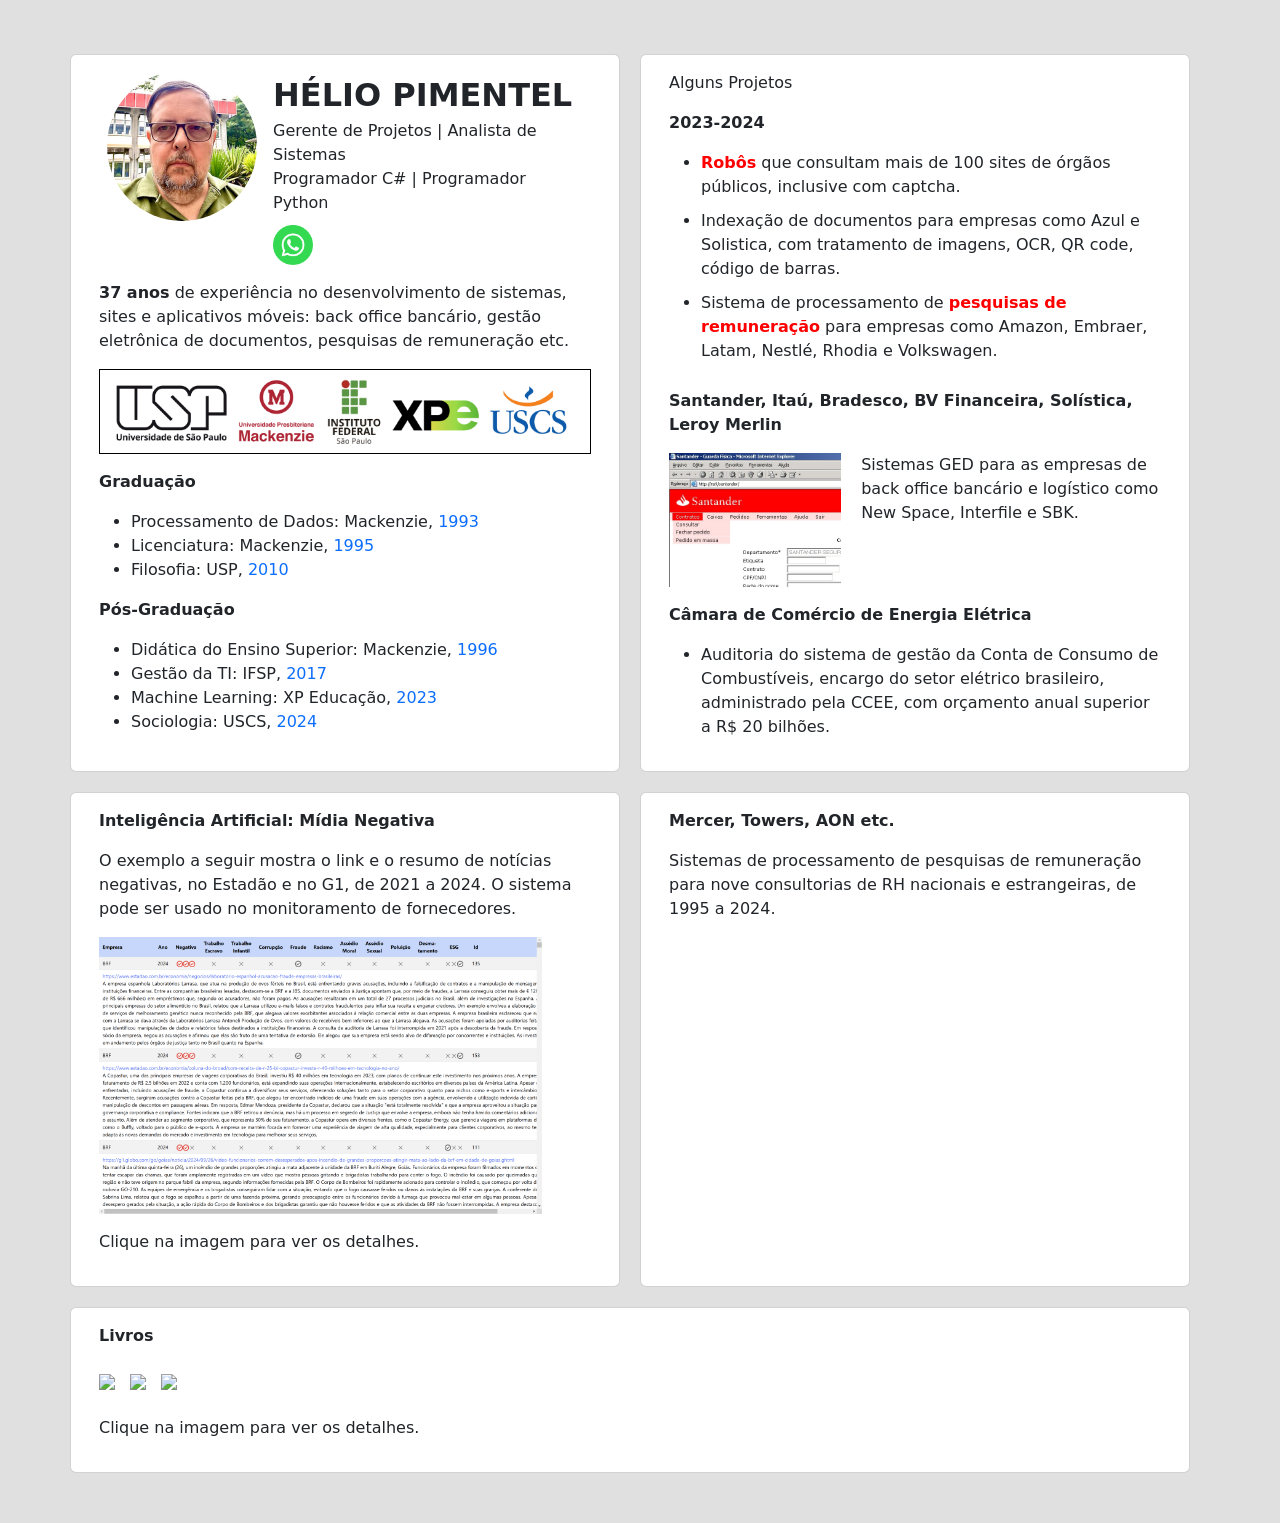
==== index.html @ fa10d83f "Add files via upload" ====
<!DOCTYPE html>
<html lang="pt-br">
<head>
    <meta charset="utf-8" />
    <meta name="viewport" content="width=device-width, initial-scale=1" />
    <title>Hélio Pimentel</title>
    <link rel="icon" href="hp.ico" />
    <link rel="stylesheet" href="https://cdnjs.cloudflare.com/ajax/libs/bootstrap/5.3.0/css/bootstrap.min.css" />
    <style>
        a { text-decoration: none; }
        .li li { padding-bottom: 10px; }
        .max { flex: 1 1 calc(50% - 20px); margin-right: 20px; margin-bottom: 20px; }
        @media (max-width: 768px) { .max { flex: 1 1 100%; } }
        .red { color: red; }
        .iframe-container { position: relative; width: 100%; padding-top: 60%; overflow: hidden; }
        .iframe-container iframe { position: absolute; top: 0; left: 0; width: 100%; height: 100%; }
        .livro { height: 200px; padding: 10px 10px 10px 0px; }
    </style>
</head>
<body style="background-color: #E0E0E0; padding: 30px; overflow-y: scroll;">

    <div class="container mt-4">
        <div class="row">
            <div class="card max">
                <div class="card-body">
                    <div class="d-flex justify-content-center">
                        <div class="d-flex">
                            <div class="mx-2">
                                <img src="hp.jpg" alt="Hélio Pimentel" class="rounded-circle" style="width: 150px;" />
                            </div>
                            <div class="mx-2 d-flex align-items-center">
                                <p>
                                    <big style="font-size: 32px;"><b>HÉLIO PIMENTEL</b></big><br />
                                    Gerente de Projetos | Analista de Sistemas<br />
                                    Programador C# | Programador Python<br />
                                    <a class="black" target="_blank" href="https://api.whatsapp.com/send?phone=5511967223580"><img src="whatsapp.png" style="width: 40px; margin-top: 10px;" /></a><br />
                                </p>
                            </div>
                        </div>
                    </div>
                    <p>
                        <b>37 anos</b> de experiência no desenvolvimento de sistemas, sites e aplicativos móveis:
                        back office bancário, gestão eletrônica de documentos, pesquisas de remuneração etc.
                    </p>
                    <p><img src="uspmackifsp.png" style="width: 100%; border: 1px solid black;" /></p>
                    <p><b>Graduação</b></p>
                    <ul>
                        <li>Processamento de Dados: Mackenzie, <a href="f1.jpg" target="_blank">1993</a></li>
                        <li>Licenciatura: Mackenzie, <a href="f2.jpg" target="_blank">1995</a></li>
                        <li>Filosofia: USP, <a href="f3.jpg" target="_blank">2010</a></li>
                    </ul>
                    <p><b>Pós-Graduação</b></p>
                    <ul>
                        <li>Didática do Ensino Superior: Mackenzie, <a href="f4.jpg" target="_blank">1996</a></li>
                        <li>Gestão da TI: IFSP, <a href="f5.jpg" target="_blank">2017</a></li>
                        <li>Machine Learning: XP Educação, <a href="f6.jpg" target="_blank">2023</a></li>
                        <li>Sociologia: USCS, <a href="f7.jpg" target="_blank">2024</a></li>
                    </ul>
                </div>
            </div>
            <div class="card max">
                <div class="card-body">
                    <p>Alguns Projetos</p>
                    <p>
                        <b>2023-2024</b><br />
                        <ul class="li">
                            <li><b class="red">Robôs</b> que consultam mais de 100 sites de órgãos públicos, inclusive com captcha.</li>
                            <li>Indexação de documentos para empresas como Azul e Solistica, com tratamento de imagens, OCR, QR code, código de barras.</li>
                            <li>Sistema de processamento de <b class="red">pesquisas de remuneração</b> para empresas como Amazon, Embraer, Latam, Nestlé, Rhodia e Volkswagen.</li>
                        </ul>
                    </p>
                    <p>
                        <b>Santander, Itaú, Bradesco, BV Financeira, Solística, Leroy Merlin</b><br />
                        <div style="display: flex; gap: 20px;">
                            <img src="santander.jpg" style="width: 35%;" />
                            Sistemas GED para as empresas de back office bancário e logístico como New Space, Interfile e SBK.
                        </div>
                    </p>
                    <p>
                        <b>Câmara de Comércio de Energia Elétrica</b><br />
                        <ul>
                            <li>Auditoria do sistema de gestão da Conta de Consumo de Combustíveis, encargo do setor elétrico brasileiro, administrado pela CCEE, com orçamento anual superior a R$ 20 bilhões.</li>
                        </ul>
                    </p>
                </div>
            </div>
            <div class="card max">
                <div class="card-body">
                    <p><b>Inteligência Artificial: Mídia Negativa</b></p>
                    <p>O exemplo a seguir mostra o link e o resumo de notícias negativas, no Estadão e no G1, de 2021 a 2024. O sistema pode ser usado no monitoramento de fornecedores.</p>
                    <p><a href="midianegativa.html" target="_blank"><img src="midianegativa.png" style="max-width: 90%;" /></a></p>
                    <p>Clique na imagem para ver os detalhes.</p>
                </div>
            </div>
            <div class="card max">
                <div class="card-body">
                    <p><b>Mercer, Towers, AON etc.</b></p>
                    <p>Sistemas de processamento de pesquisas de remuneração para nove consultorias de RH nacionais e estrangeiras, de 1995 a 2024.</p>
                    <div class="iframe-container"><iframe src="https://www.youtube.com/embed/C2Gl7MtglzE" allowfullscreen></iframe></div>
                </div>
            </div>
            <div class="card max">
                <div class="card-body">
                    <p><b>Livros</b></p>
                    <p>
                        <a href="https://amazon.com.br/dp/B073DTLB2N" target="_blank"><img src="https://m.media-amazon.com/images/I/51kVrtIdvPL.jpg" class="livro" /></a>
                        <a href="https://amazon.com.br/dp/B0757346MT" target="_blank"><img src="https://m.media-amazon.com/images/I/51DF3mYKslL.jpg" class="livro" /></a>
                        <a href="https://amazon.com.br/dp/B0D63P3N8H" target="_blank"><img src="https://m.media-amazon.com/images/I/71xDr95GtpL._SY466_.jpg" class="livro" /></a>
                    </p>
                    <p>Clique na imagem para ver os detalhes.</p>
                </div>
            </div>
        </div>
    </div>

    <script src="https://cdnjs.cloudflare.com/ajax/libs/bootstrap/5.3.0/js/bootstrap.bundle.min.js"></script>
</body>
</html>
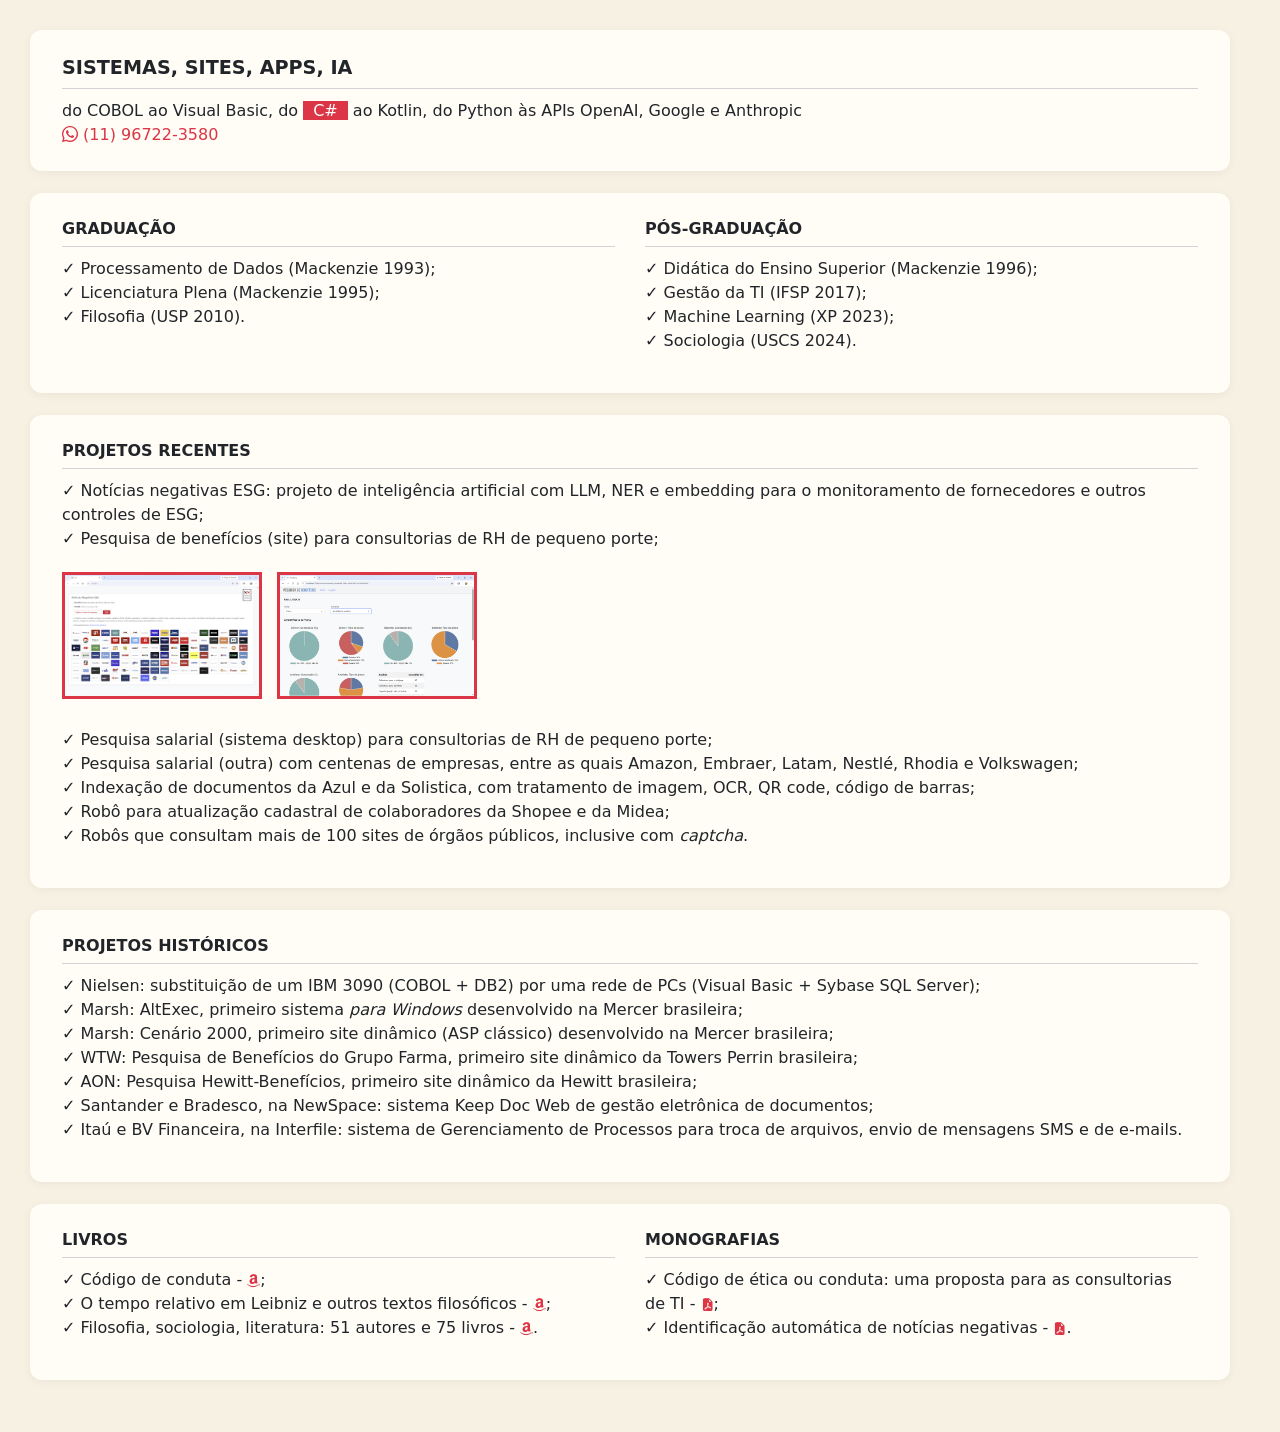
==== commit b95db8cd: "Add files via upload" ====
--- a/index.html
+++ b/index.html
@@ -1,118 +1,114 @@
-<!DOCTYPE html>
+<!doctype html>
 <html lang="pt-br">
 <head>
     <meta charset="utf-8" />
     <meta name="viewport" content="width=device-width, initial-scale=1" />
     <title>Hélio Pimentel</title>
     <link rel="icon" href="hp.ico" />
-    <link rel="stylesheet" href="https://cdnjs.cloudflare.com/ajax/libs/bootstrap/5.3.0/css/bootstrap.min.css" />
+    <link rel="stylesheet" href="bootstrap.min.css" />
+    <link rel="stylesheet" href="bootstrap-icons-modified.min.css" />
     <style>
-        a { text-decoration: none; }
-        .li li { padding-bottom: 10px; }
-        .max { flex: 1 1 calc(50% - 20px); margin-right: 20px; margin-bottom: 20px; }
-        @media (max-width: 768px) { .max { flex: 1 1 100%; } }
-        .red { color: red; }
-        .iframe-container { position: relative; width: 100%; padding-top: 60%; overflow: hidden; }
-        .iframe-container iframe { position: absolute; top: 0; left: 0; width: 100%; height: 100%; }
-        .livro { height: 200px; padding: 10px 10px 10px 0px; }
+
+        body { padding: 30px; background-color: #F7F1E3; }
+        big { display: block; border-bottom: 1px solid lightgray; padding-bottom: 5px; margin-bottom: 10px; font-weight: bold; }
+        a { text-decoration: none; color: #DC3545; }
+        ul { list-style: none; padding-left: 0px; }
+        ul li::before { content: "\2713\0020"; }
+        span { background-color: #DC3545; color: white; padding-left: 10px; padding-right: 10px; }
+        .img { width: 200px; border: 3px solid #DC3545; margin-right: 10px; margin-top: 5px; margin-bottom: 5px; }
+        .ico { font-size: 80%; }
+
+        .card-div { background: #FFFDF6; border-radius: 12px; padding: 24px 32px; margin-bottom: 22px; box-shadow: 0 2px 10px rgba(0,0,0,0.05); max-width: 1200px; }
+        .card-div b { display: block; border-bottom: 1px solid lightgray; padding-bottom: 5px; margin-bottom: 10px; }
+        .card-div-flex { display: flex; column-gap: 30px; }
+        .card-div-flex div { flex: 1; }
+
+        @media (max-width: 1000px) {
+            .card-div-flex { flex-direction: column; }
+            .card-div-flex div { min-width: 0px; }
+        }
+
     </style>
 </head>
-<body style="background-color: #E0E0E0; padding: 30px; overflow-y: scroll;">
+<body>
+<div class="page-wrap">
 
-    <div class="container mt-4">
-        <div class="row">
-            <div class="card max">
-                <div class="card-body">
-                    <div class="d-flex justify-content-center">
-                        <div class="d-flex">
-                            <div class="mx-2">
-                                <img src="hp.jpg" alt="Hélio Pimentel" class="rounded-circle" style="width: 150px;" />
-                            </div>
-                            <div class="mx-2 d-flex align-items-center">
-                                <p>
-                                    <big style="font-size: 32px;"><b>HÉLIO PIMENTEL</b></big><br />
-                                    Gerente de Projetos | Analista de Sistemas<br />
-                                    Programador C# | Programador Python<br />
-                                    <a class="black" target="_blank" href="https://api.whatsapp.com/send?phone=5511967223580"><img src="whatsapp.png" style="width: 40px; margin-top: 10px;" /></a><br />
-                                </p>
-                            </div>
-                        </div>
-                    </div>
-                    <p>
-                        <b>37 anos</b> de experiência no desenvolvimento de sistemas, sites e aplicativos móveis:
-                        back office bancário, gestão eletrônica de documentos, pesquisas de remuneração etc.
-                    </p>
-                    <p><img src="uspmackifsp.png" style="width: 100%; border: 1px solid black;" /></p>
-                    <p><b>Graduação</b></p>
-                    <ul>
-                        <li>Processamento de Dados: Mackenzie, <a href="f1.jpg" target="_blank">1993</a></li>
-                        <li>Licenciatura: Mackenzie, <a href="f2.jpg" target="_blank">1995</a></li>
-                        <li>Filosofia: USP, <a href="f3.jpg" target="_blank">2010</a></li>
-                    </ul>
-                    <p><b>Pós-Graduação</b></p>
-                    <ul>
-                        <li>Didática do Ensino Superior: Mackenzie, <a href="f4.jpg" target="_blank">1996</a></li>
-                        <li>Gestão da TI: IFSP, <a href="f5.jpg" target="_blank">2017</a></li>
-                        <li>Machine Learning: XP Educação, <a href="f6.jpg" target="_blank">2023</a></li>
-                        <li>Sociologia: USCS, <a href="f7.jpg" target="_blank">2024</a></li>
-                    </ul>
-                </div>
-            </div>
-            <div class="card max">
-                <div class="card-body">
-                    <p>Alguns Projetos</p>
-                    <p>
-                        <b>2023-2024</b><br />
-                        <ul class="li">
-                            <li><b class="red">Robôs</b> que consultam mais de 100 sites de órgãos públicos, inclusive com captcha.</li>
-                            <li>Indexação de documentos para empresas como Azul e Solistica, com tratamento de imagens, OCR, QR code, código de barras.</li>
-                            <li>Sistema de processamento de <b class="red">pesquisas de remuneração</b> para empresas como Amazon, Embraer, Latam, Nestlé, Rhodia e Volkswagen.</li>
-                        </ul>
-                    </p>
-                    <p>
-                        <b>Santander, Itaú, Bradesco, BV Financeira, Solística, Leroy Merlin</b><br />
-                        <div style="display: flex; gap: 20px;">
-                            <img src="santander.jpg" style="width: 35%;" />
-                            Sistemas GED para as empresas de back office bancário e logístico como New Space, Interfile e SBK.
-                        </div>
-                    </p>
-                    <p>
-                        <b>Câmara de Comércio de Energia Elétrica</b><br />
-                        <ul>
-                            <li>Auditoria do sistema de gestão da Conta de Consumo de Combustíveis, encargo do setor elétrico brasileiro, administrado pela CCEE, com orçamento anual superior a R$ 20 bilhões.</li>
-                        </ul>
-                    </p>
-                </div>
-            </div>
-            <div class="card max">
-                <div class="card-body">
-                    <p><b>Inteligência Artificial: Mídia Negativa</b></p>
-                    <p>O exemplo a seguir mostra o link e o resumo de notícias negativas, no Estadão e no G1, de 2021 a 2024. O sistema pode ser usado no monitoramento de fornecedores.</p>
-                    <p><a href="midianegativa.html" target="_blank"><img src="midianegativa.png" style="max-width: 90%;" /></a></p>
-                    <p>Clique na imagem para ver os detalhes.</p>
-                </div>
-            </div>
-            <div class="card max">
-                <div class="card-body">
-                    <p><b>Mercer, Towers, AON etc.</b></p>
-                    <p>Sistemas de processamento de pesquisas de remuneração para nove consultorias de RH nacionais e estrangeiras, de 1995 a 2024.</p>
-                    <div class="iframe-container"><iframe src="https://www.youtube.com/embed/C2Gl7MtglzE" allowfullscreen></iframe></div>
-                </div>
-            </div>
-            <div class="card max">
-                <div class="card-body">
-                    <p><b>Livros</b></p>
-                    <p>
-                        <a href="https://amazon.com.br/dp/B073DTLB2N" target="_blank"><img src="https://m.media-amazon.com/images/I/51kVrtIdvPL.jpg" class="livro" /></a>
-                        <a href="https://amazon.com.br/dp/B0757346MT" target="_blank"><img src="https://m.media-amazon.com/images/I/51DF3mYKslL.jpg" class="livro" /></a>
-                        <a href="https://amazon.com.br/dp/B0D63P3N8H" target="_blank"><img src="https://m.media-amazon.com/images/I/71xDr95GtpL._SY466_.jpg" class="livro" /></a>
-                    </p>
-                    <p>Clique na imagem para ver os detalhes.</p>
-                </div>
-            </div>
+    <div class="card-div">
+        <big>SISTEMAS, SITES, APPS, IA</big>
+        do COBOL ao Visual Basic, do <span>C#</span> ao Kotlin, do Python às APIs OpenAI, Google e Anthropic<br />
+        <a class="contato" target="_blank" href="https://wa.me/5511967223580"><i class="bi bi-whatsapp"></i> (11) 96722-3580</a>
+    </div>
+
+    <div class="card-div card-div-flex">
+        <div>
+            <b>GRADUAÇÃO</b>
+            <ul>
+                <li>Processamento de Dados (Mackenzie 1993);</li>
+                <li>Licenciatura Plena (Mackenzie 1995);</li>
+                <li>Filosofia (USP 2010).</li>
+            </ul>
+        </div>
+        <div>
+            <b>PÓS-GRADUAÇÃO</b>
+            <ul>
+                <li>Didática do Ensino Superior (Mackenzie 1996);</li>
+                <li>Gestão da TI (IFSP 2017);</li>
+                <li>Machine Learning (XP 2023);</li>
+                <li>Sociologia (USCS 2024).</li>
+            </ul>
         </div>
     </div>
 
-    <script src="https://cdnjs.cloudflare.com/ajax/libs/bootstrap/5.3.0/js/bootstrap.bundle.min.js"></script>
+    <div class="card-div">
+        <b>PROJETOS RECENTES</b>
+        <ul>
+            <li>Notícias negativas ESG: projeto de inteligência artificial com LLM, NER e embedding para o monitoramento de fornecedores e outros controles de ESG;</li>
+            <li>Pesquisa de benefícios (site) para consultorias de RH de pequeno porte;</li>
+        </ul>
+        <div class="projetos-imgs">
+            <a href="https://nn.ia.br" target="_blank"><img src="nn.png" class="img" /></a>
+            <a href="pb" target="_blank"><img src="pb/08.png" class="img" /></a>
+        </div><br />
+        <ul>
+            <li>Pesquisa salarial (sistema desktop) para consultorias de RH de pequeno porte;</li>
+            <li>Pesquisa salarial (outra) com centenas de empresas, entre as quais Amazon, Embraer, Latam, Nestlé, Rhodia e Volkswagen;</li>
+            <li>Indexação de documentos da Azul e da Solistica, com tratamento de imagem, OCR, QR code, código de barras;</li>
+            <li>Robô para atualização cadastral de colaboradores da Shopee e da Midea;</li>
+            <li>Robôs que consultam mais de 100 sites de órgãos públicos, inclusive com <i>captcha</i>.</li>
+        </ul>
+    </div>
+
+    <div class="card-div">
+        <b>PROJETOS HISTÓRICOS</b>
+        <ul>
+            <li>Nielsen: substituição de um IBM 3090 (COBOL + DB2) por uma rede de PCs (Visual Basic + Sybase SQL Server);</li>
+            <li>Marsh: AltExec, primeiro sistema <i>para Windows</i> desenvolvido na Mercer brasileira;</li>
+            <li>Marsh: Cenário 2000, primeiro site dinâmico (ASP clássico) desenvolvido na Mercer brasileira;</li>
+            <li>WTW: Pesquisa de Benefícios do Grupo Farma, primeiro site dinâmico da Towers Perrin brasileira;</li>
+            <li>AON: Pesquisa Hewitt-Benefícios, primeiro site dinâmico da Hewitt brasileira;</li>
+            <li>Santander e Bradesco, na NewSpace: sistema Keep Doc Web de gestão eletrônica de documentos;</li>
+            <li>Itaú e BV Financeira, na Interfile: sistema de Gerenciamento de Processos para troca de arquivos, envio de mensagens SMS e de e-mails.</li>
+        </ul>
+    </div>
+
+    <div class="card-div card-div-flex">
+        <div>
+            <b>LIVROS</b>
+            <ul>
+                <li>Código de <nobr>conduta - <a href="https://amazon.com.br/dp/B073DTLB2N" target="_blank"><i class="bi bi-amazon ico"></i></a></nobr>;</li>
+                <li>O tempo relativo em Leibniz e outros textos <nobr>filosóficos - <a href="https://amazon.com.br/dp/B0757346MT" target="_blank"><i class="bi bi-amazon ico"></i></a></nobr>;</li>
+                <li>Filosofia, sociologia, literatura: 51 autores e 75 <nobr>livros - <a href="https://amazon.com.br/dp/B0FJKWJDRT" target="_blank"><i class="bi bi-amazon ico"></i></a></nobr>.</li>
+            </ul>
+        </div>
+        <div>
+            <b>MONOGRAFIAS</b>
+            <ul>
+                <li>Código de ética ou conduta: uma proposta para as consultorias <nobr>de TI - <a href="CodigoConduta2017.pdf" target="_blank"><i class="bi bi-file-earmark-pdf-fill ico"></i></a></nobr>;</li>
+                <li>Identificação automática de notícias <nobr>negativas - <a href="NoticiasNegativas2023.pdf" target="_blank"><i class="bi bi-file-earmark-pdf-fill ico"></i></a></nobr>.</li>
+            </ul>
+        </div>
+    </div>
+
+</div>
 </body>
 </html>
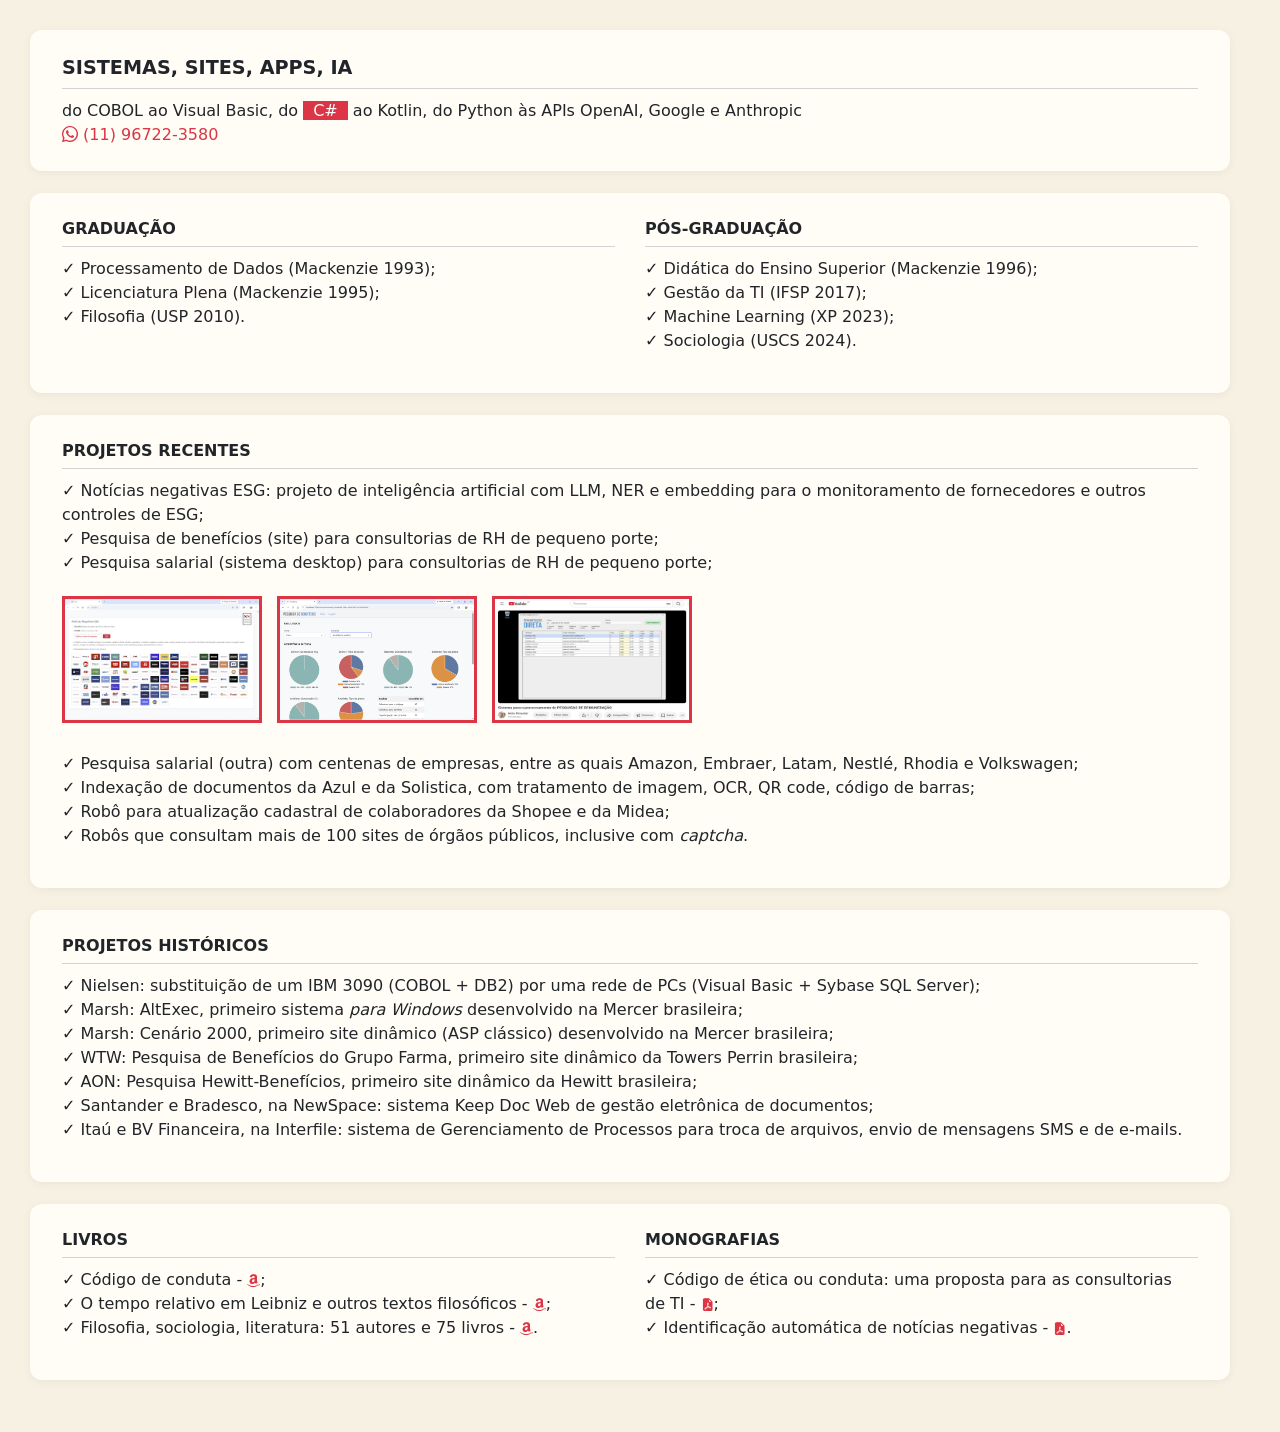
==== commit 80ed1fb8: "Add files via upload" ====
--- a/index.html
+++ b/index.html
@@ -64,13 +64,14 @@
         <ul>
             <li>Notícias negativas ESG: projeto de inteligência artificial com LLM, NER e embedding para o monitoramento de fornecedores e outros controles de ESG;</li>
             <li>Pesquisa de benefícios (site) para consultorias de RH de pequeno porte;</li>
+            <li>Pesquisa salarial (sistema desktop) para consultorias de RH de pequeno porte;</li>
         </ul>
         <div class="projetos-imgs">
             <a href="https://nn.ia.br" target="_blank"><img src="nn.png" class="img" /></a>
             <a href="pb" target="_blank"><img src="pb/08.png" class="img" /></a>
+            <a href="https://youtu.be/eqXo1NTgVpM" target="_blank"><img src="ps.png" class="img" /></a>
         </div><br />
         <ul>
-            <li>Pesquisa salarial (sistema desktop) para consultorias de RH de pequeno porte;</li>
             <li>Pesquisa salarial (outra) com centenas de empresas, entre as quais Amazon, Embraer, Latam, Nestlé, Rhodia e Volkswagen;</li>
             <li>Indexação de documentos da Azul e da Solistica, com tratamento de imagem, OCR, QR code, código de barras;</li>
             <li>Robô para atualização cadastral de colaboradores da Shopee e da Midea;</li>
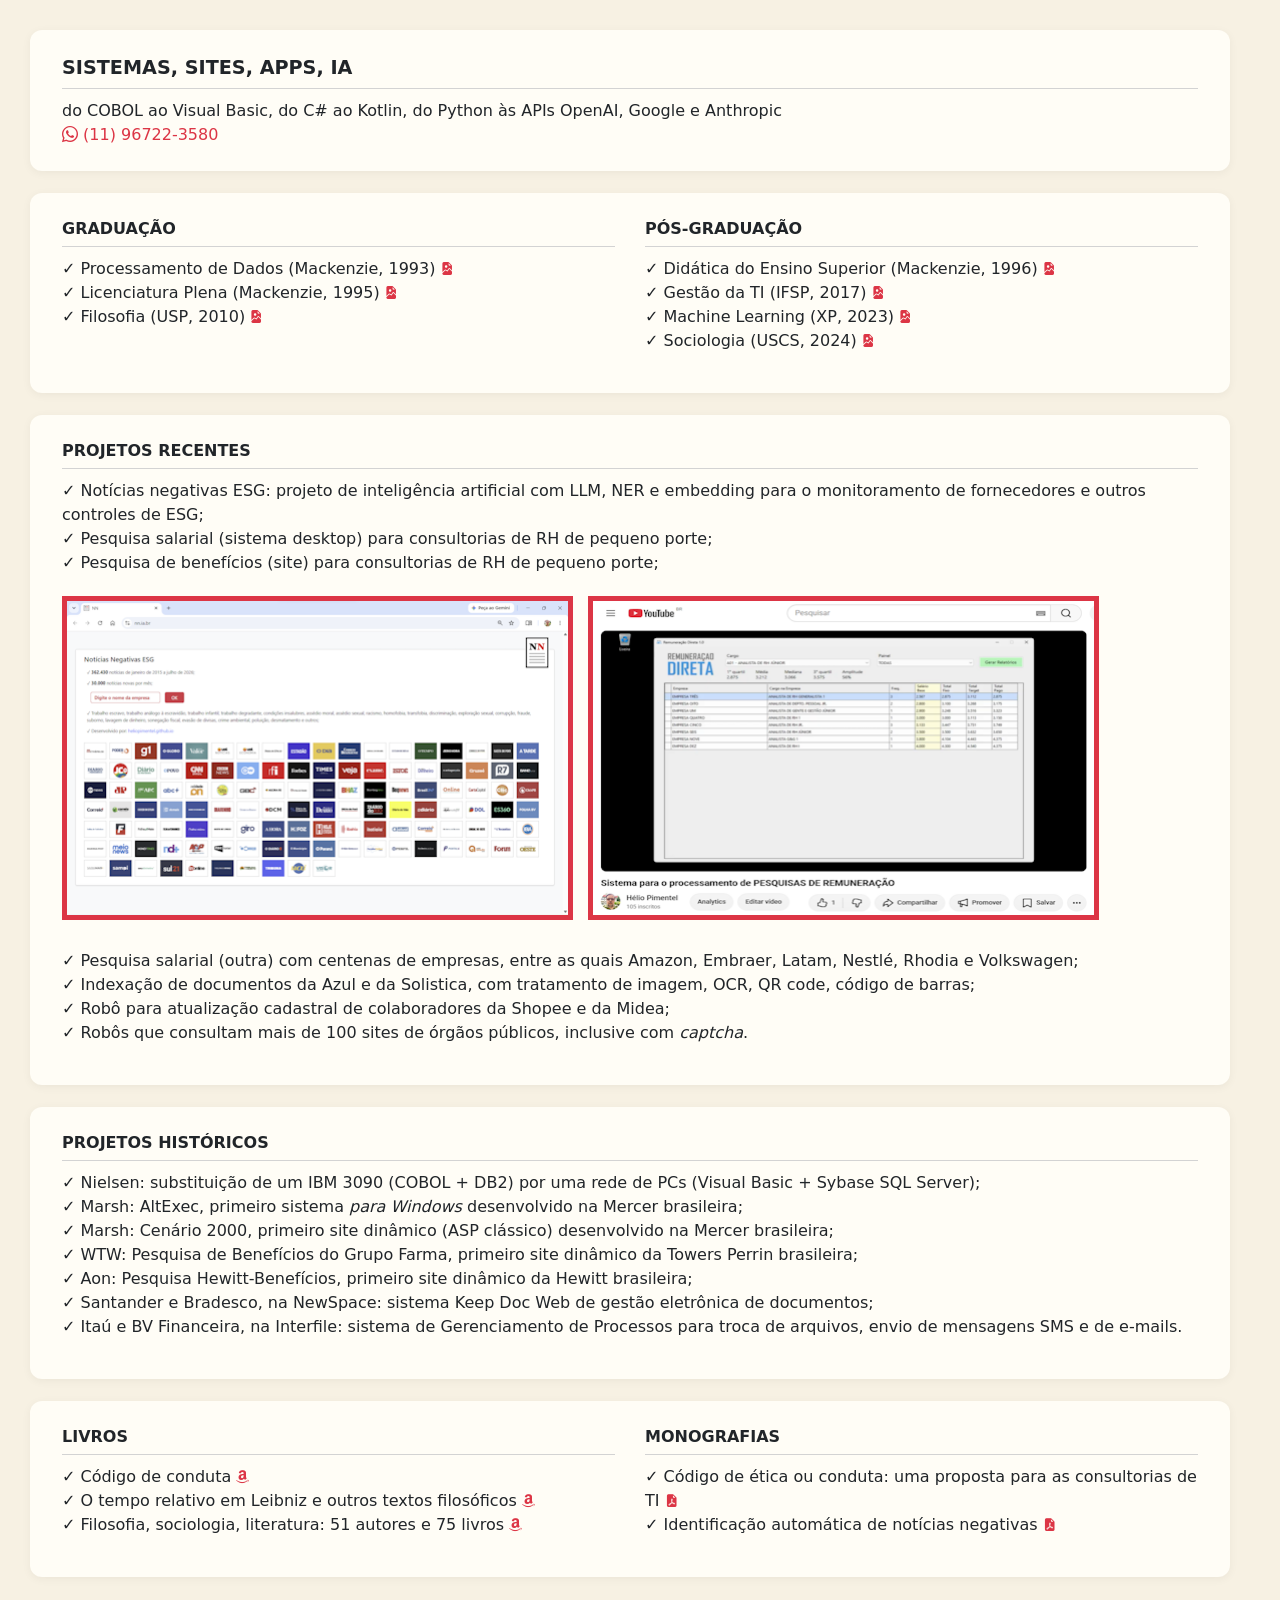
==== commit 37eebc8f: "Add files via upload" ====
--- a/index.html
+++ b/index.html
@@ -14,8 +14,7 @@
         a { text-decoration: none; color: #DC3545; }
         ul { list-style: none; padding-left: 0px; }
         ul li::before { content: "\2713\0020"; }
-        span { background-color: #DC3545; color: white; padding-left: 10px; padding-right: 10px; }
-        .img { width: 200px; border: 3px solid #DC3545; margin-right: 10px; margin-top: 5px; margin-bottom: 5px; }
+        .img { width: 45%; border: 5px solid #DC3545; margin-right: 10px; margin-top: 5px; margin-bottom: 5px; }
         .ico { font-size: 80%; }
 
         .card-div { background: #FFFDF6; border-radius: 12px; padding: 24px 32px; margin-bottom: 22px; box-shadow: 0 2px 10px rgba(0,0,0,0.05); max-width: 1200px; }
@@ -31,85 +30,84 @@
     </style>
 </head>
 <body>
-<div class="page-wrap">
+    <div class="page-wrap">
 
-    <div class="card-div">
-        <big>SISTEMAS, SITES, APPS, IA</big>
-        do COBOL ao Visual Basic, do <span>C#</span> ao Kotlin, do Python às APIs OpenAI, Google e Anthropic<br />
-        <a class="contato" target="_blank" href="https://wa.me/5511967223580"><i class="bi bi-whatsapp"></i> (11) 96722-3580</a>
-    </div>
+        <div class="card-div">
+            <big>SISTEMAS, SITES, APPS, IA</big>
+            do COBOL ao Visual Basic, do C# ao Kotlin, do Python às APIs OpenAI, Google e Anthropic<br />
+            <a class="contato" target="_blank" href="https://wa.me/5511967223580"><i class="bi bi-whatsapp"></i> (11) 96722-3580</a>
+        </div>
 
-    <div class="card-div card-div-flex">
-        <div>
-            <b>GRADUAÇÃO</b>
+        <div class="card-div card-div-flex">
+            <div>
+                <b>GRADUAÇÃO</b>
+                <ul>
+                    <li>Processamento de Dados <nobr>(Mackenzie, 1993) <a href="f1.jpg" target="_blank"><i class="bi bi-file-earmark-image-fill ico"></i></a></nobr></li>
+                    <li>Licenciatura Plena <nobr>(Mackenzie, 1995) <a href="f2.jpg" target="_blank"><i class="bi bi-file-earmark-image-fill ico"></i></a></nobr></li>
+                    <li>Filosofia <nobr>(USP, 2010) <a href="f3.jpg" target="_blank"><i class="bi bi-file-earmark-image-fill ico"></i></a></nobr></li>
+                </ul>
+            </div>
+            <div>
+                <b>PÓS-GRADUAÇÃO</b>
+                <ul>
+                    <li>Didática do Ensino Superior <nobr>(Mackenzie, 1996) <a href="f4.jpg" target="_blank"><i class="bi bi-file-earmark-image-fill ico"></i></a></nobr></li>
+                    <li>Gestão da TI <nobr>(IFSP, 2017) <a href="f5.jpg" target="_blank"><i class="bi bi-file-earmark-image-fill ico"></i></a></nobr></li>
+                    <li>Machine Learning <nobr>(XP, 2023) <a href="f6.jpg" target="_blank"><i class="bi bi-file-earmark-image-fill ico"></i></a></nobr></li>
+                    <li>Sociologia <nobr>(USCS, 2024) <a href="f7.jpg" target="_blank"><i class="bi bi-file-earmark-image-fill ico"></i></a></nobr></li>
+                </ul>
+            </div>
+        </div>
+
+        <div class="card-div">
+            <b>PROJETOS RECENTES</b>
             <ul>
-                <li>Processamento de Dados (Mackenzie 1993);</li>
-                <li>Licenciatura Plena (Mackenzie 1995);</li>
-                <li>Filosofia (USP 2010).</li>
+                <li>Notícias negativas ESG: projeto de inteligência artificial com LLM, NER e embedding para o monitoramento de fornecedores e outros controles de ESG;</li>
+                <li>Pesquisa salarial (sistema desktop) para consultorias de RH de pequeno porte;</li>
+                <li>Pesquisa de benefícios (site) para consultorias de RH de pequeno porte;</li>
+            </ul>
+            <div class="projetos-imgs">
+                <a href="https://nn.ia.br" target="_blank"><img src="nn.png" class="img" /></a>
+                <a href="https://youtu.be/eqXo1NTgVpM" target="_blank"><img src="yt.png" class="img" /></a>
+            </div><br />
+            <ul>
+                <li>Pesquisa salarial (outra) com centenas de empresas, entre as quais Amazon, Embraer, Latam, Nestlé, Rhodia e Volkswagen;</li>
+                <li>Indexação de documentos da Azul e da Solistica, com tratamento de imagem, OCR, QR code, código de barras;</li>
+                <li>Robô para atualização cadastral de colaboradores da Shopee e da Midea;</li>
+                <li>Robôs que consultam mais de 100 sites de órgãos públicos, inclusive com <i>captcha</i>.</li>
             </ul>
         </div>
-        <div>
-            <b>PÓS-GRADUAÇÃO</b>
+
+        <div class="card-div">
+            <b>PROJETOS HISTÓRICOS</b>
             <ul>
-                <li>Didática do Ensino Superior (Mackenzie 1996);</li>
-                <li>Gestão da TI (IFSP 2017);</li>
-                <li>Machine Learning (XP 2023);</li>
-                <li>Sociologia (USCS 2024).</li>
+                <li>Nielsen: substituição de um IBM 3090 (COBOL + DB2) por uma rede de PCs (Visual Basic + Sybase SQL Server);</li>
+                <li>Marsh: AltExec, primeiro sistema <i>para Windows</i> desenvolvido na Mercer brasileira;</li>
+                <li>Marsh: Cenário 2000, primeiro site dinâmico (ASP clássico) desenvolvido na Mercer brasileira;</li>
+                <li>WTW: Pesquisa de Benefícios do Grupo Farma, primeiro site dinâmico da Towers Perrin brasileira;</li>
+                <li>Aon: Pesquisa Hewitt-Benefícios, primeiro site dinâmico da Hewitt brasileira;</li>
+                <li>Santander e Bradesco, na NewSpace: sistema Keep Doc Web de gestão eletrônica de documentos;</li>
+                <li>Itaú e BV Financeira, na Interfile: sistema de Gerenciamento de Processos para troca de arquivos, envio de mensagens SMS e de e-mails.</li>
             </ul>
         </div>
+
+        <div class="card-div card-div-flex">
+            <div>
+                <b>LIVROS</b>
+                <ul>
+                    <li>Código de conduta <a href="https://amazon.com.br/dp/B073DTLB2N" target="_blank"><i class="bi bi-amazon ico"></i></a></li>
+                    <li>O tempo relativo em Leibniz e outros textos filosóficos <a href="https://amazon.com.br/dp/B0757346MT" target="_blank"><i class="bi bi-amazon ico"></i></a></li>
+                    <li>Filosofia, sociologia, literatura: 51 autores e 75 livros <a href="https://amazon.com.br/dp/B0FJKWJDRT" target="_blank"><i class="bi bi-amazon ico"></i></a></li>
+                </ul>
+            </div>
+            <div>
+                <b>MONOGRAFIAS</b>
+                <ul>
+                    <li>Código de ética ou conduta: uma proposta para as consultorias de TI <a href="CodigoConduta2017.pdf" target="_blank"><i class="bi bi-file-earmark-pdf-fill ico"></i></a></li>
+                    <li>Identificação automática de notícias negativas <a href="NoticiasNegativas2023.pdf" target="_blank"><i class="bi bi-file-earmark-pdf-fill ico"></i></a></li>
+                </ul>
+            </div>
+        </div>
+
     </div>
-
-    <div class="card-div">
-        <b>PROJETOS RECENTES</b>
-        <ul>
-            <li>Notícias negativas ESG: projeto de inteligência artificial com LLM, NER e embedding para o monitoramento de fornecedores e outros controles de ESG;</li>
-            <li>Pesquisa de benefícios (site) para consultorias de RH de pequeno porte;</li>
-            <li>Pesquisa salarial (sistema desktop) para consultorias de RH de pequeno porte;</li>
-        </ul>
-        <div class="projetos-imgs">
-            <a href="https://nn.ia.br" target="_blank"><img src="nn.png" class="img" /></a>
-            <a href="pb" target="_blank"><img src="pb/08.png" class="img" /></a>
-            <a href="https://youtu.be/eqXo1NTgVpM" target="_blank"><img src="ps.png" class="img" /></a>
-        </div><br />
-        <ul>
-            <li>Pesquisa salarial (outra) com centenas de empresas, entre as quais Amazon, Embraer, Latam, Nestlé, Rhodia e Volkswagen;</li>
-            <li>Indexação de documentos da Azul e da Solistica, com tratamento de imagem, OCR, QR code, código de barras;</li>
-            <li>Robô para atualização cadastral de colaboradores da Shopee e da Midea;</li>
-            <li>Robôs que consultam mais de 100 sites de órgãos públicos, inclusive com <i>captcha</i>.</li>
-        </ul>
-    </div>
-
-    <div class="card-div">
-        <b>PROJETOS HISTÓRICOS</b>
-        <ul>
-            <li>Nielsen: substituição de um IBM 3090 (COBOL + DB2) por uma rede de PCs (Visual Basic + Sybase SQL Server);</li>
-            <li>Marsh: AltExec, primeiro sistema <i>para Windows</i> desenvolvido na Mercer brasileira;</li>
-            <li>Marsh: Cenário 2000, primeiro site dinâmico (ASP clássico) desenvolvido na Mercer brasileira;</li>
-            <li>WTW: Pesquisa de Benefícios do Grupo Farma, primeiro site dinâmico da Towers Perrin brasileira;</li>
-            <li>AON: Pesquisa Hewitt-Benefícios, primeiro site dinâmico da Hewitt brasileira;</li>
-            <li>Santander e Bradesco, na NewSpace: sistema Keep Doc Web de gestão eletrônica de documentos;</li>
-            <li>Itaú e BV Financeira, na Interfile: sistema de Gerenciamento de Processos para troca de arquivos, envio de mensagens SMS e de e-mails.</li>
-        </ul>
-    </div>
-
-    <div class="card-div card-div-flex">
-        <div>
-            <b>LIVROS</b>
-            <ul>
-                <li>Código de <nobr>conduta - <a href="https://amazon.com.br/dp/B073DTLB2N" target="_blank"><i class="bi bi-amazon ico"></i></a></nobr>;</li>
-                <li>O tempo relativo em Leibniz e outros textos <nobr>filosóficos - <a href="https://amazon.com.br/dp/B0757346MT" target="_blank"><i class="bi bi-amazon ico"></i></a></nobr>;</li>
-                <li>Filosofia, sociologia, literatura: 51 autores e 75 <nobr>livros - <a href="https://amazon.com.br/dp/B0FJKWJDRT" target="_blank"><i class="bi bi-amazon ico"></i></a></nobr>.</li>
-            </ul>
-        </div>
-        <div>
-            <b>MONOGRAFIAS</b>
-            <ul>
-                <li>Código de ética ou conduta: uma proposta para as consultorias <nobr>de TI - <a href="CodigoConduta2017.pdf" target="_blank"><i class="bi bi-file-earmark-pdf-fill ico"></i></a></nobr>;</li>
-                <li>Identificação automática de notícias <nobr>negativas - <a href="NoticiasNegativas2023.pdf" target="_blank"><i class="bi bi-file-earmark-pdf-fill ico"></i></a></nobr>.</li>
-            </ul>
-        </div>
-    </div>
-
-</div>
 </body>
 </html>
